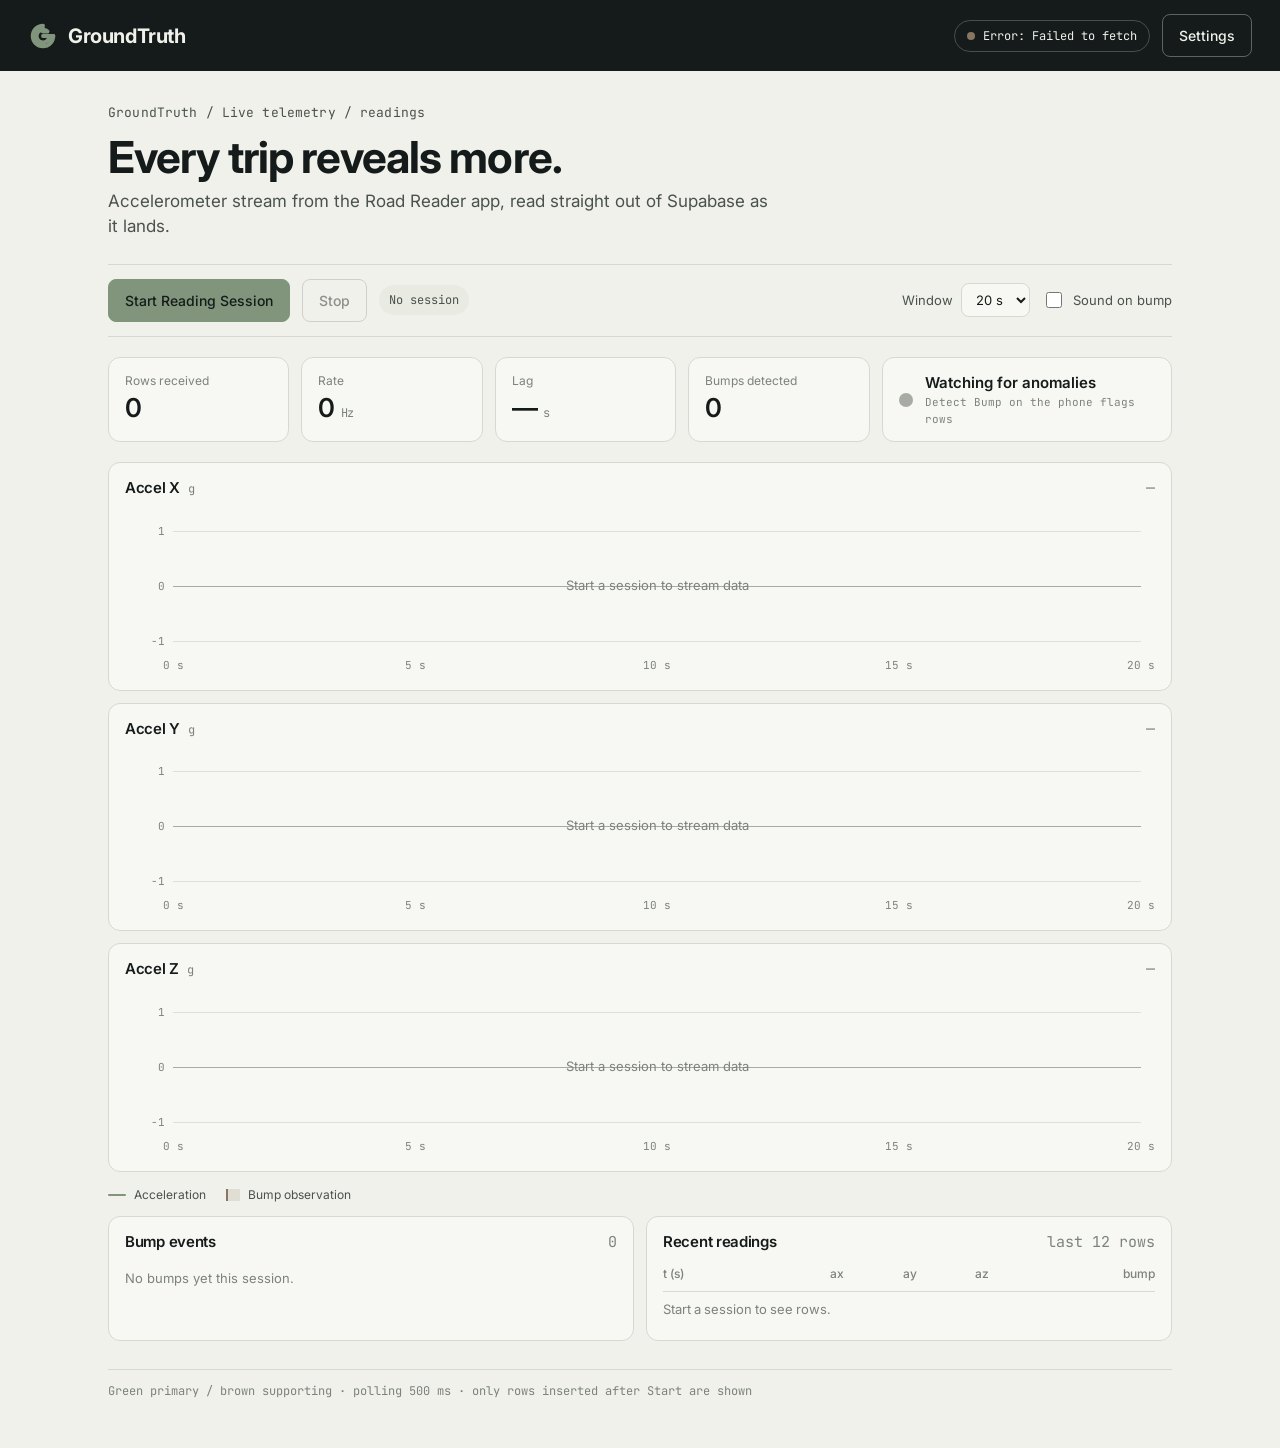
==== software/dashboard/index.html @ 9ad6689e "supabase + website" ====
<!doctype html>
<html lang="en">
<head>
  <meta charset="utf-8">
  <meta name="viewport" content="width=device-width, initial-scale=1">
  <title>GroundTruth · Live telemetry</title>
  <link rel="preconnect" href="https://fonts.googleapis.com">
  <link rel="preconnect" href="https://fonts.gstatic.com" crossorigin>
  <link href="https://fonts.googleapis.com/css2?family=Inter:wght@400;500;600;700&family=JetBrains+Mono:wght@400;500&display=swap" rel="stylesheet">
  <link rel="stylesheet" href="styles.css">
</head>
<body>
  <div id="flash" class="flash" aria-hidden="true"></div>

  <header class="topbar">
    <a class="brand" href="#" aria-label="GroundTruth">
      <svg class="brand-mark" viewBox="0 0 32 32" aria-hidden="true">
        <path d="M16 5a11 11 0 1 0 11 11h-4.2a6.8 6.8 0 1 1-2-4.8H16V7.6" fill="none" stroke="currentColor" stroke-width="4.2" stroke-linecap="round" stroke-linejoin="round"/>
        <path d="M16 16h11" fill="none" stroke="currentColor" stroke-width="4.2" stroke-linecap="round"/>
      </svg>
      <span>GroundTruth</span>
    </a>
    <div class="topbar-right">
      <span id="conn" class="pill pill-idle"><span class="dot"></span><span id="connText">Connecting…</span></span>
      <button id="settingsBtn" class="btn btn-ghost" type="button">Settings</button>
    </div>
  </header>

  <main class="page">
    <p class="eyebrow">GroundTruth / Live telemetry / <span id="tableName">readings</span></p>
    <h1>Every trip reveals more.</h1>
    <p class="lede">Accelerometer stream from the Road Reader app, read straight out of Supabase as it lands.</p>

    <section class="controls" aria-label="Session controls">
      <button id="startBtn" class="btn btn-primary" type="button">Start Reading Session</button>
      <button id="stopBtn" class="btn btn-secondary" type="button" disabled>Stop</button>
      <span id="sessionChip" class="chip mono">No session</span>
      <label class="field">
        <span>Window</span>
        <select id="windowSel">
          <option value="10">10 s</option>
          <option value="20">20 s</option>
          <option value="60">60 s</option>
        </select>
      </label>
      <label class="field field-check">
        <input type="checkbox" id="soundChk">
        <span>Sound on bump</span>
      </label>
    </section>

    <section class="stats" aria-label="Session statistics">
      <div class="tile"><span class="tile-label">Rows received</span><span class="tile-value" id="statRows">0</span></div>
      <div class="tile"><span class="tile-label">Rate</span><span class="tile-value"><span id="statRate">0</span><span class="tile-unit">Hz</span></span></div>
      <div class="tile"><span class="tile-label">Lag</span><span class="tile-value"><span id="statLag">—</span><span class="tile-unit">s</span></span></div>
      <div class="tile"><span class="tile-label">Bumps detected</span><span class="tile-value" id="statBumps">0</span></div>
      <div id="signal" class="signal" role="status" aria-live="polite">
        <span class="signal-dot"></span>
        <span class="signal-text" id="signalText">Watching for anomalies</span>
        <span class="signal-sub mono" id="signalSub">Detect Bump on the phone flags rows</span>
      </div>
    </section>

    <section class="charts" id="charts" aria-label="Acceleration over time">
      <div class="card chart-card">
        <div class="card-head">
          <h2>Accel X <span class="unit">g</span></h2>
          <span class="mono muted" id="axNow">—</span>
        </div>
        <canvas id="axChart" role="img" aria-label="Accelerometer X over time"></canvas>
      </div>
      <div class="card chart-card">
        <div class="card-head">
          <h2>Accel Y <span class="unit">g</span></h2>
          <span class="mono muted" id="ayNow">—</span>
        </div>
        <canvas id="ayChart" role="img" aria-label="Accelerometer Y over time"></canvas>
      </div>
      <div class="card chart-card">
        <div class="card-head">
          <h2>Accel Z <span class="unit">g</span></h2>
          <span class="mono muted" id="azNow">—</span>
        </div>
        <canvas id="azChart" role="img" aria-label="Accelerometer Z over time"></canvas>
      </div>
      <div id="tooltip" class="tooltip" hidden></div>
      <p class="legend-note"><span class="key key-line"></span>Acceleration <span class="key key-band"></span>Bump observation</p>
    </section>

    <section class="grid-2">
      <div class="card">
        <div class="card-head"><h2>Bump events</h2><span class="mono muted" id="eventsCount">0</span></div>
        <ol id="events" class="events"><li class="empty">No bumps yet this session.</li></ol>
      </div>
      <div class="card">
        <div class="card-head"><h2>Recent readings</h2><span class="mono muted">last 12 rows</span></div>
        <table id="table" class="data-table">
          <thead><tr><th>t (s)</th><th>ax</th><th>ay</th><th>az</th><th>bump</th></tr></thead>
          <tbody><tr><td colspan="5" class="empty">Start a session to see rows.</td></tr></tbody>
        </table>
      </div>
    </section>

    <p class="footnote mono">Green primary / brown supporting · polling <span id="pollMs">500</span> ms · only rows inserted after Start are shown</p>
  </main>

  <dialog id="settings" class="dialog">
    <form method="dialog" id="settingsForm">
      <p class="eyebrow">Settings / Supabase</p>
      <h2>Connection</h2>
      <label class="field-block"><span>Project URL</span><input id="cfgUrl" type="url" required placeholder="https://xxxx.supabase.co" autocomplete="off" spellcheck="false"></label>
      <label class="field-block"><span>Publishable key</span><input id="cfgKey" type="text" required autocomplete="off" spellcheck="false"></label>
      <label class="field-block"><span>Table</span><input id="cfgTable" type="text" required autocomplete="off" spellcheck="false"></label>
      <label class="field-block"><span>Poll interval (ms)</span><input id="cfgPoll" type="number" min="100" max="5000" step="50" required></label>
      <p class="help">Defaults come from <code>config.js</code>, the same values as the iPhone app. Saving stores overrides in this browser only.</p>
      <div class="dialog-actions">
        <button class="btn btn-ghost" type="button" id="cfgReset">Reset to config.js</button>
        <button class="btn btn-ghost" type="button" id="cfgCancel">Cancel</button>
        <button class="btn btn-primary" type="submit">Save</button>
      </div>
    </form>
  </dialog>

  <script src="config.js"></script>
  <script src="app.js"></script>
</body>
</html>
---- software/dashboard/styles.css ----
/* GroundTruth dashboard — palette A: Forest + Stone */
:root {
  --deep-green: #151B1A;
  --moss: #80957B;
  --earth-brown: #897560;
  --stone-gray: #A7ABA4;
  --chalk: #F0F1EA;

  --bg: var(--chalk);
  --surface: #F7F8F3;
  --surface-2: #E9EBE3;
  --line: #D6D9D1;
  --grid: #DDE0D8;
  --text: var(--deep-green);
  --text-2: #4A524E;
  --text-3: #7C827E;
  --accent: var(--moss);
  --accent-ink: #5F7459;
  --alert: var(--earth-brown);
  --alert-wash: rgba(137, 117, 96, 0.16);

  --radius: 12px;
  --radius-sm: 8px;
  --sans: "Inter", -apple-system, BlinkMacSystemFont, "Segoe UI", sans-serif;
  --mono: "JetBrains Mono", "SF Mono", Menlo, Consolas, monospace;
}

* { box-sizing: border-box; }
html, body { margin: 0; }
body {
  background: var(--bg);
  color: var(--text);
  font-family: var(--sans);
  font-size: 15px;
  line-height: 1.5;
  -webkit-font-smoothing: antialiased;
}
h1, h2, h3 { margin: 0; letter-spacing: -0.02em; }
h1 { font-size: clamp(30px, 4vw, 44px); font-weight: 700; line-height: 1.1; }
h2 { font-size: 15px; font-weight: 600; }
.mono { font-family: var(--mono); }
.muted { color: var(--text-3); }
.unit { font-family: var(--mono); font-weight: 400; color: var(--text-3); font-size: 12px; margin-left: 4px; }

/* Top bar */
.topbar {
  background: var(--deep-green);
  color: var(--chalk);
  display: flex; align-items: center; justify-content: space-between;
  padding: 14px 28px;
}
.brand {
  display: inline-flex; align-items: center; gap: 10px;
  color: var(--chalk); text-decoration: none;
  font-weight: 700; font-size: 20px; letter-spacing: -0.02em;
}
.brand-mark { width: 30px; height: 30px; color: var(--moss); }
.topbar-right { display: flex; align-items: center; gap: 12px; }

/* Page */
.page { max-width: 1120px; margin: 0 auto; padding: 32px 28px 48px; }
.eyebrow {
  font-family: var(--mono); font-size: 13px; color: var(--text-2);
  margin: 0 0 10px; letter-spacing: 0.01em;
}
.lede { margin: 8px 0 24px; font-size: 17px; color: var(--text-2); max-width: 60ch; }
.footnote { margin: 28px 0 0; font-size: 12px; color: var(--text-3); border-top: 1px solid var(--line); padding-top: 12px; }

/* Buttons & controls */
.btn {
  font: inherit; font-weight: 500; font-size: 14px;
  padding: 10px 16px; border-radius: var(--radius-sm);
  border: 1px solid transparent; cursor: pointer;
  transition: background 120ms ease, color 120ms ease, border-color 120ms ease;
}
.btn:disabled { opacity: 0.45; cursor: not-allowed; }
.btn-primary { background: var(--moss); color: var(--deep-green); border-color: var(--moss); }
.btn-primary:not(:disabled):hover { background: #74896F; }
.btn-secondary { background: transparent; color: var(--text); border-color: var(--stone-gray); }
.btn-secondary:not(:disabled):hover { background: var(--surface-2); }
.btn-ghost { background: transparent; color: inherit; border-color: rgba(167, 171, 164, 0.5); }
.btn-ghost:hover { background: rgba(240, 241, 234, 0.08); }
.page .btn-ghost:hover { background: var(--surface-2); }
.btn-stop { background: var(--earth-brown); color: var(--chalk); border-color: var(--earth-brown); }

.controls {
  display: flex; flex-wrap: wrap; align-items: center; gap: 12px;
  padding: 14px 0; border-top: 1px solid var(--line); border-bottom: 1px solid var(--line);
}
.chip {
  font-size: 12px; padding: 6px 10px; border-radius: 999px;
  background: var(--surface-2); color: var(--text-2);
}
.field { display: inline-flex; align-items: center; gap: 8px; font-size: 13px; color: var(--text-2); margin-left: auto; }
.field select {
  font: inherit; font-size: 13px; padding: 7px 10px; border-radius: var(--radius-sm);
  border: 1px solid var(--line); background: var(--surface); color: var(--text);
}
.field-check { margin-left: 0; cursor: pointer; }
.field-check input { accent-color: var(--moss); width: 16px; height: 16px; }

/* Pills */
.pill {
  display: inline-flex; align-items: center; gap: 8px;
  font-family: var(--mono); font-size: 12px;
  padding: 6px 12px; border-radius: 999px;
  border: 1px solid rgba(167, 171, 164, 0.35);
}
.pill .dot { width: 8px; height: 8px; border-radius: 50%; background: var(--stone-gray); }
.pill-idle .dot { background: var(--stone-gray); }
.pill-ok .dot { background: var(--moss); }
.pill-live .dot { background: var(--moss); box-shadow: 0 0 0 0 rgba(128, 149, 123, 0.6); animation: pulse 1.4s ease-out infinite; }
.pill-err .dot { background: var(--earth-brown); }
@keyframes pulse {
  0% { box-shadow: 0 0 0 0 rgba(128, 149, 123, 0.6); }
  100% { box-shadow: 0 0 0 8px rgba(128, 149, 123, 0); }
}

/* Stats */
.stats {
  display: grid; grid-template-columns: repeat(4, minmax(0, 1fr)) minmax(240px, 1.6fr);
  gap: 12px; margin: 20px 0;
}
.tile {
  background: var(--surface); border: 1px solid var(--line); border-radius: var(--radius);
  padding: 14px 16px; display: flex; flex-direction: column; gap: 4px; min-width: 0;
}
.tile-label { font-size: 12px; color: var(--text-3); }
.tile-value { font-size: 26px; font-weight: 600; letter-spacing: -0.02em; line-height: 1.1; }
.tile-unit { font-family: var(--mono); font-size: 12px; font-weight: 400; color: var(--text-3); margin-left: 6px; }

/* Anomaly signal */
.signal {
  display: grid; grid-template-columns: auto 1fr; grid-template-rows: auto auto; column-gap: 12px; align-items: center;
  background: var(--surface); border: 1px solid var(--line); border-radius: var(--radius);
  padding: 14px 16px; transition: background 150ms ease, border-color 150ms ease;
}
.signal-dot { grid-row: 1 / span 2; width: 14px; height: 14px; border-radius: 50%; background: var(--stone-gray); }
.signal-text { font-weight: 600; font-size: 15px; }
.signal-sub { font-size: 11px; color: var(--text-3); }
.signal.active { background: var(--earth-brown); border-color: var(--earth-brown); color: var(--chalk); }
.signal.active .signal-sub { color: rgba(240, 241, 234, 0.8); }
.signal.active .signal-dot { background: var(--chalk); animation: blink 0.5s steps(2, start) 4; }
@keyframes blink { to { visibility: hidden; } }

.flash {
  position: fixed; inset: 0; pointer-events: none; z-index: 50;
  background: var(--earth-brown); opacity: 0;
}
.flash.on { animation: flash 700ms ease-out 1; }
@keyframes flash { 0% { opacity: 0.45; } 100% { opacity: 0; } }

/* Cards & charts */
.card {
  background: var(--surface); border: 1px solid var(--line); border-radius: var(--radius);
  padding: 14px 16px 12px;
}
.card-head { display: flex; align-items: baseline; justify-content: space-between; margin-bottom: 8px; }
.charts { position: relative; display: flex; flex-direction: column; gap: 12px; }
.chart-card canvas { display: block; width: 100%; height: 170px; cursor: crosshair; touch-action: none; }
.legend-note {
  margin: 2px 0 0; font-size: 12px; color: var(--text-2);
  display: flex; align-items: center; gap: 8px;
}
.key { display: inline-block; vertical-align: middle; }
.key-line { width: 18px; height: 2px; background: var(--moss); border-radius: 1px; }
.key-band { width: 14px; height: 12px; background: var(--alert-wash); border-left: 2px solid var(--earth-brown); margin-left: 12px; }

.tooltip {
  position: absolute; z-index: 10; pointer-events: none;
  background: var(--deep-green); color: var(--chalk);
  border-radius: var(--radius-sm); padding: 8px 10px; font-size: 12px;
  box-shadow: 0 6px 20px rgba(21, 27, 26, 0.25); min-width: 150px;
}
.tooltip .tt-t { font-family: var(--mono); color: var(--stone-gray); margin-bottom: 4px; }
.tooltip .tt-row { display: flex; justify-content: space-between; gap: 14px; }
.tooltip .tt-row strong { font-family: var(--mono); font-weight: 500; }
.tooltip .tt-row span::before { content: ""; display: inline-block; width: 12px; height: 2px; background: var(--moss); vertical-align: middle; margin-right: 6px; }
.tooltip .tt-bump { margin-top: 4px; color: #D8C9B8; font-weight: 600; }

/* Lower grid */
.grid-2 { display: grid; grid-template-columns: 1fr 1fr; gap: 12px; margin-top: 12px; }
.events { list-style: none; margin: 0; padding: 0; max-height: 260px; overflow: auto; }
.events li {
  display: grid; grid-template-columns: auto 1fr auto; gap: 12px; align-items: baseline;
  padding: 8px 0; border-top: 1px solid var(--line); font-size: 13px;
}
.events li:first-child { border-top: none; }
.events li .t { font-family: var(--mono); color: var(--text-2); }
.events li .t::before { content: ""; display: inline-block; width: 8px; height: 8px; border-radius: 50%; background: var(--earth-brown); margin-right: 8px; vertical-align: middle; }
.events li .loc { font-family: var(--mono); font-size: 12px; color: var(--text-3); }
.events .empty, .data-table .empty { color: var(--text-3); font-size: 13px; padding: 8px 0; }
.data-table { width: 100%; border-collapse: collapse; font-size: 13px; }
.data-table th { text-align: right; font-weight: 500; color: var(--text-3); font-size: 12px; padding: 4px 0 8px; border-bottom: 1px solid var(--line); }
.data-table td { text-align: right; padding: 5px 0; font-family: var(--mono); font-variant-numeric: tabular-nums; border-top: 1px solid var(--grid); }
.data-table th:first-child, .data-table td:first-child { text-align: left; }
.data-table tr.bump td { background: var(--alert-wash); }
.data-table td.empty { text-align: left; font-family: var(--sans); }

/* Dialog */
.dialog {
  border: 1px solid var(--line); border-radius: var(--radius); padding: 24px 26px;
  background: var(--surface); color: var(--text); width: min(520px, 92vw);
}
.dialog::backdrop { background: rgba(21, 27, 26, 0.5); }
.field-block { display: flex; flex-direction: column; gap: 6px; margin-top: 14px; font-size: 13px; color: var(--text-2); }
.field-block input {
  font: inherit; font-family: var(--mono); font-size: 13px; padding: 9px 10px;
  border-radius: var(--radius-sm); border: 1px solid var(--line); background: #fff; color: var(--text);
}
.help { font-size: 12px; color: var(--text-3); margin: 12px 0 0; }
.help code { font-family: var(--mono); }
.dialog-actions { display: flex; justify-content: flex-end; gap: 8px; margin-top: 20px; }

@media (max-width: 860px) {
  .page { padding: 24px 16px 40px; }
  .topbar { padding: 12px 16px; }
  .stats { grid-template-columns: repeat(2, minmax(0, 1fr)); }
  .signal { grid-column: 1 / -1; }
  .grid-2 { grid-template-columns: 1fr; }
  .field { margin-left: 0; }
}
@media (prefers-reduced-motion: reduce) {
  .pill-live .dot, .signal.active .signal-dot { animation: none; }
  .flash.on { animation-duration: 200ms; }
}
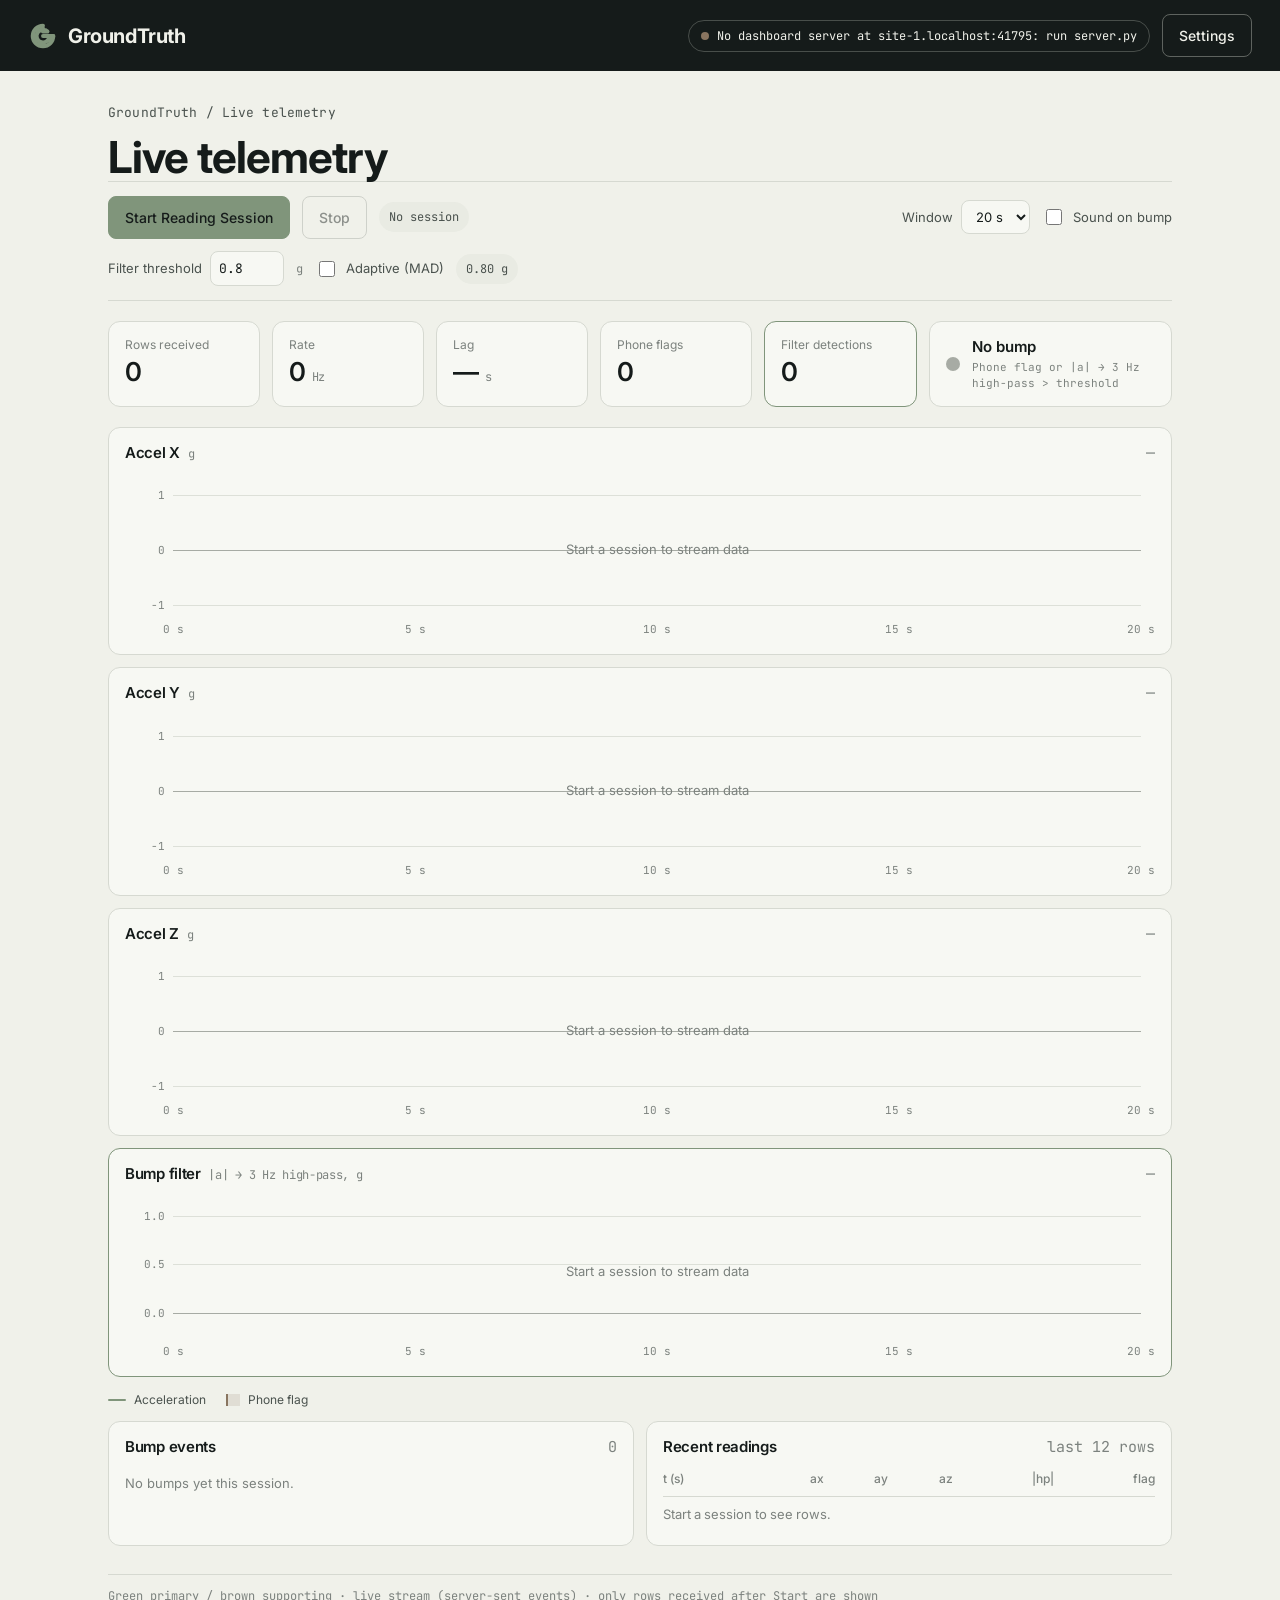
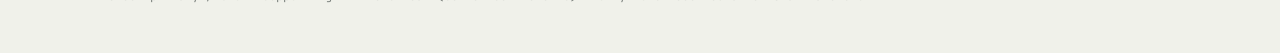
==== commit c85ed546: "completed project + datasets" ====
--- a/software/dashboard/index.html
+++ b/software/dashboard/index.html
@@ -27,9 +27,8 @@
   </header>
 
   <main class="page">
-    <p class="eyebrow">GroundTruth / Live telemetry / <span id="tableName">readings</span></p>
-    <h1>Every trip reveals more.</h1>
-    <p class="lede">Accelerometer stream from the Road Reader app, read straight out of Supabase as it lands.</p>
+    <p class="eyebrow">GroundTruth / Live telemetry</p>
+    <h1>Live telemetry</h1>
 
     <section class="controls" aria-label="Session controls">
       <button id="startBtn" class="btn btn-primary" type="button">Start Reading Session</button>
@@ -47,17 +46,30 @@
         <input type="checkbox" id="soundChk">
         <span>Sound on bump</span>
       </label>
+      <span class="field-group">
+        <label class="field field-num">
+          <span>Filter threshold</span>
+          <input type="number" id="thrInput" min="0.05" max="10" step="0.05" value="0.8">
+          <span class="unit">g</span>
+        </label>
+        <label class="field field-check">
+          <input type="checkbox" id="adaptChk">
+          <span>Adaptive (MAD)</span>
+        </label>
+        <span class="chip mono" id="thrNow">0.80 g</span>
+      </span>
     </section>
 
     <section class="stats" aria-label="Session statistics">
       <div class="tile"><span class="tile-label">Rows received</span><span class="tile-value" id="statRows">0</span></div>
       <div class="tile"><span class="tile-label">Rate</span><span class="tile-value"><span id="statRate">0</span><span class="tile-unit">Hz</span></span></div>
       <div class="tile"><span class="tile-label">Lag</span><span class="tile-value"><span id="statLag">—</span><span class="tile-unit">s</span></span></div>
-      <div class="tile"><span class="tile-label">Bumps detected</span><span class="tile-value" id="statBumps">0</span></div>
+      <div class="tile"><span class="tile-label">Phone flags</span><span class="tile-value" id="statBumps">0</span></div>
+      <div class="tile tile-filter"><span class="tile-label">Filter detections</span><span class="tile-value" id="statDet">0</span></div>
       <div id="signal" class="signal" role="status" aria-live="polite">
         <span class="signal-dot"></span>
-        <span class="signal-text" id="signalText">Watching for anomalies</span>
-        <span class="signal-sub mono" id="signalSub">Detect Bump on the phone flags rows</span>
+        <span class="signal-text" id="signalText">No bump</span>
+        <span class="signal-sub mono" id="signalSub">Phone flag or |a| → 3 Hz high-pass > threshold</span>
       </div>
     </section>
 
@@ -83,8 +95,15 @@
         </div>
         <canvas id="azChart" role="img" aria-label="Accelerometer Z over time"></canvas>
       </div>
+      <div class="card chart-card chart-filter">
+        <div class="card-head">
+          <h2>Bump filter <span class="unit">|a| → 3 Hz high-pass, g</span></h2>
+          <span class="mono muted" id="hpNow">—</span>
+        </div>
+        <canvas id="hpChart" role="img" aria-label="High-passed acceleration magnitude over time with the detection threshold"></canvas>
+      </div>
       <div id="tooltip" class="tooltip" hidden></div>
-      <p class="legend-note"><span class="key key-line"></span>Acceleration <span class="key key-band"></span>Bump observation</p>
+      <p class="legend-note"><span class="key key-line"></span>Acceleration <span class="key key-band"></span>Phone flag</p>
     </section>
 
     <section class="grid-2">
@@ -95,24 +114,21 @@
       <div class="card">
         <div class="card-head"><h2>Recent readings</h2><span class="mono muted">last 12 rows</span></div>
         <table id="table" class="data-table">
-          <thead><tr><th>t (s)</th><th>ax</th><th>ay</th><th>az</th><th>bump</th></tr></thead>
-          <tbody><tr><td colspan="5" class="empty">Start a session to see rows.</td></tr></tbody>
+          <thead><tr><th>t (s)</th><th>ax</th><th>ay</th><th>az</th><th>|hp|</th><th>flag</th></tr></thead>
+          <tbody><tr><td colspan="6" class="empty">Start a session to see rows.</td></tr></tbody>
         </table>
       </div>
     </section>
 
-    <p class="footnote mono">Green primary / brown supporting · polling <span id="pollMs">500</span> ms · only rows inserted after Start are shown</p>
+    <p class="footnote mono">Green primary / brown supporting · live stream (server-sent events) · only rows received after Start are shown</p>
   </main>
 
   <dialog id="settings" class="dialog">
     <form method="dialog" id="settingsForm">
-      <p class="eyebrow">Settings / Supabase</p>
+      <p class="eyebrow">Settings / Dashboard server</p>
       <h2>Connection</h2>
-      <label class="field-block"><span>Project URL</span><input id="cfgUrl" type="url" required placeholder="https://xxxx.supabase.co" autocomplete="off" spellcheck="false"></label>
-      <label class="field-block"><span>Publishable key</span><input id="cfgKey" type="text" required autocomplete="off" spellcheck="false"></label>
-      <label class="field-block"><span>Table</span><input id="cfgTable" type="text" required autocomplete="off" spellcheck="false"></label>
-      <label class="field-block"><span>Poll interval (ms)</span><input id="cfgPoll" type="number" min="100" max="5000" step="50" required></label>
-      <p class="help">Defaults come from <code>config.js</code>, the same values as the iPhone app. Saving stores overrides in this browser only.</p>
+      <label class="field-block"><span>Server URL</span><input id="cfgUrl" type="url" placeholder="http://localhost:8090" autocomplete="off" spellcheck="false"></label>
+      <p class="help">Leave blank to use the server this page was loaded from (<code>server.py</code>). Set it only when the page is opened from the file system or hosted elsewhere. The phone must point at the same server (Settings → Live dashboard). Saving stores the override in this browser only.</p>
       <div class="dialog-actions">
         <button class="btn btn-ghost" type="button" id="cfgReset">Reset to config.js</button>
         <button class="btn btn-ghost" type="button" id="cfgCancel">Cancel</button>
@@ -122,6 +138,7 @@
   </dialog>
 
   <script src="config.js"></script>
+  <script src="filter.js"></script>
   <script src="app.js"></script>
 </body>
 </html>
--- a/software/dashboard/styles.css
+++ b/software/dashboard/styles.css
@@ -3,6 +3,7 @@
   --deep-green: #151B1A;
   --moss: #80957B;
   --earth-brown: #897560;
+  --alert-red: #D32F2F;
   --stone-gray: #A7ABA4;
   --chalk: #F0F1EA;
 
@@ -118,7 +119,7 @@
 
 /* Stats */
 .stats {
-  display: grid; grid-template-columns: repeat(4, minmax(0, 1fr)) minmax(240px, 1.6fr);
+  display: grid; grid-template-columns: repeat(5, minmax(0, 1fr)) minmax(240px, 1.6fr);
   gap: 12px; margin: 20px 0;
 }
 .tile {
@@ -138,14 +139,14 @@
 .signal-dot { grid-row: 1 / span 2; width: 14px; height: 14px; border-radius: 50%; background: var(--stone-gray); }
 .signal-text { font-weight: 600; font-size: 15px; }
 .signal-sub { font-size: 11px; color: var(--text-3); }
-.signal.active { background: var(--earth-brown); border-color: var(--earth-brown); color: var(--chalk); }
+.signal.active { background: var(--alert-red); border-color: var(--alert-red); color: var(--chalk); }
 .signal.active .signal-sub { color: rgba(240, 241, 234, 0.8); }
 .signal.active .signal-dot { background: var(--chalk); animation: blink 0.5s steps(2, start) 4; }
 @keyframes blink { to { visibility: hidden; } }
 
 .flash {
   position: fixed; inset: 0; pointer-events: none; z-index: 50;
-  background: var(--earth-brown); opacity: 0;
+  background: var(--alert-red); opacity: 0;
 }
 .flash.on { animation: flash 700ms ease-out 1; }
 @keyframes flash { 0% { opacity: 0.45; } 100% { opacity: 0; } }
@@ -165,6 +166,12 @@
 .key { display: inline-block; vertical-align: middle; }
 .key-line { width: 18px; height: 2px; background: var(--moss); border-radius: 1px; }
 .key-band { width: 14px; height: 12px; background: var(--alert-wash); border-left: 2px solid var(--earth-brown); margin-left: 12px; }
+.tile-filter { border-color: var(--moss); }
+.chart-filter { border-color: var(--moss); }
+.field-group { display: inline-flex; align-items: center; gap: 12px; flex-wrap: wrap; }
+.field-num input { font: inherit; font-family: var(--mono); font-size: 13px; width: 74px; padding: 7px 8px; border-radius: var(--radius-sm); border: 1px solid var(--line); background: var(--surface); color: var(--text); }
+.field-num input:disabled { opacity: 0.5; }
+.events li.filter .t::before { background: transparent; border: 2px solid var(--earth-brown); width: 5px; height: 5px; }
 
 .tooltip {
   position: absolute; z-index: 10; pointer-events: none;
@@ -212,6 +219,7 @@
 .help code { font-family: var(--mono); }
 .dialog-actions { display: flex; justify-content: flex-end; gap: 8px; margin-top: 20px; }
 
+@media (max-width: 1000px) { .stats { grid-template-columns: repeat(3, minmax(0, 1fr)); } .signal { grid-column: 1 / -1; } }
 @media (max-width: 860px) {
   .page { padding: 24px 16px 40px; }
   .topbar { padding: 12px 16px; }
